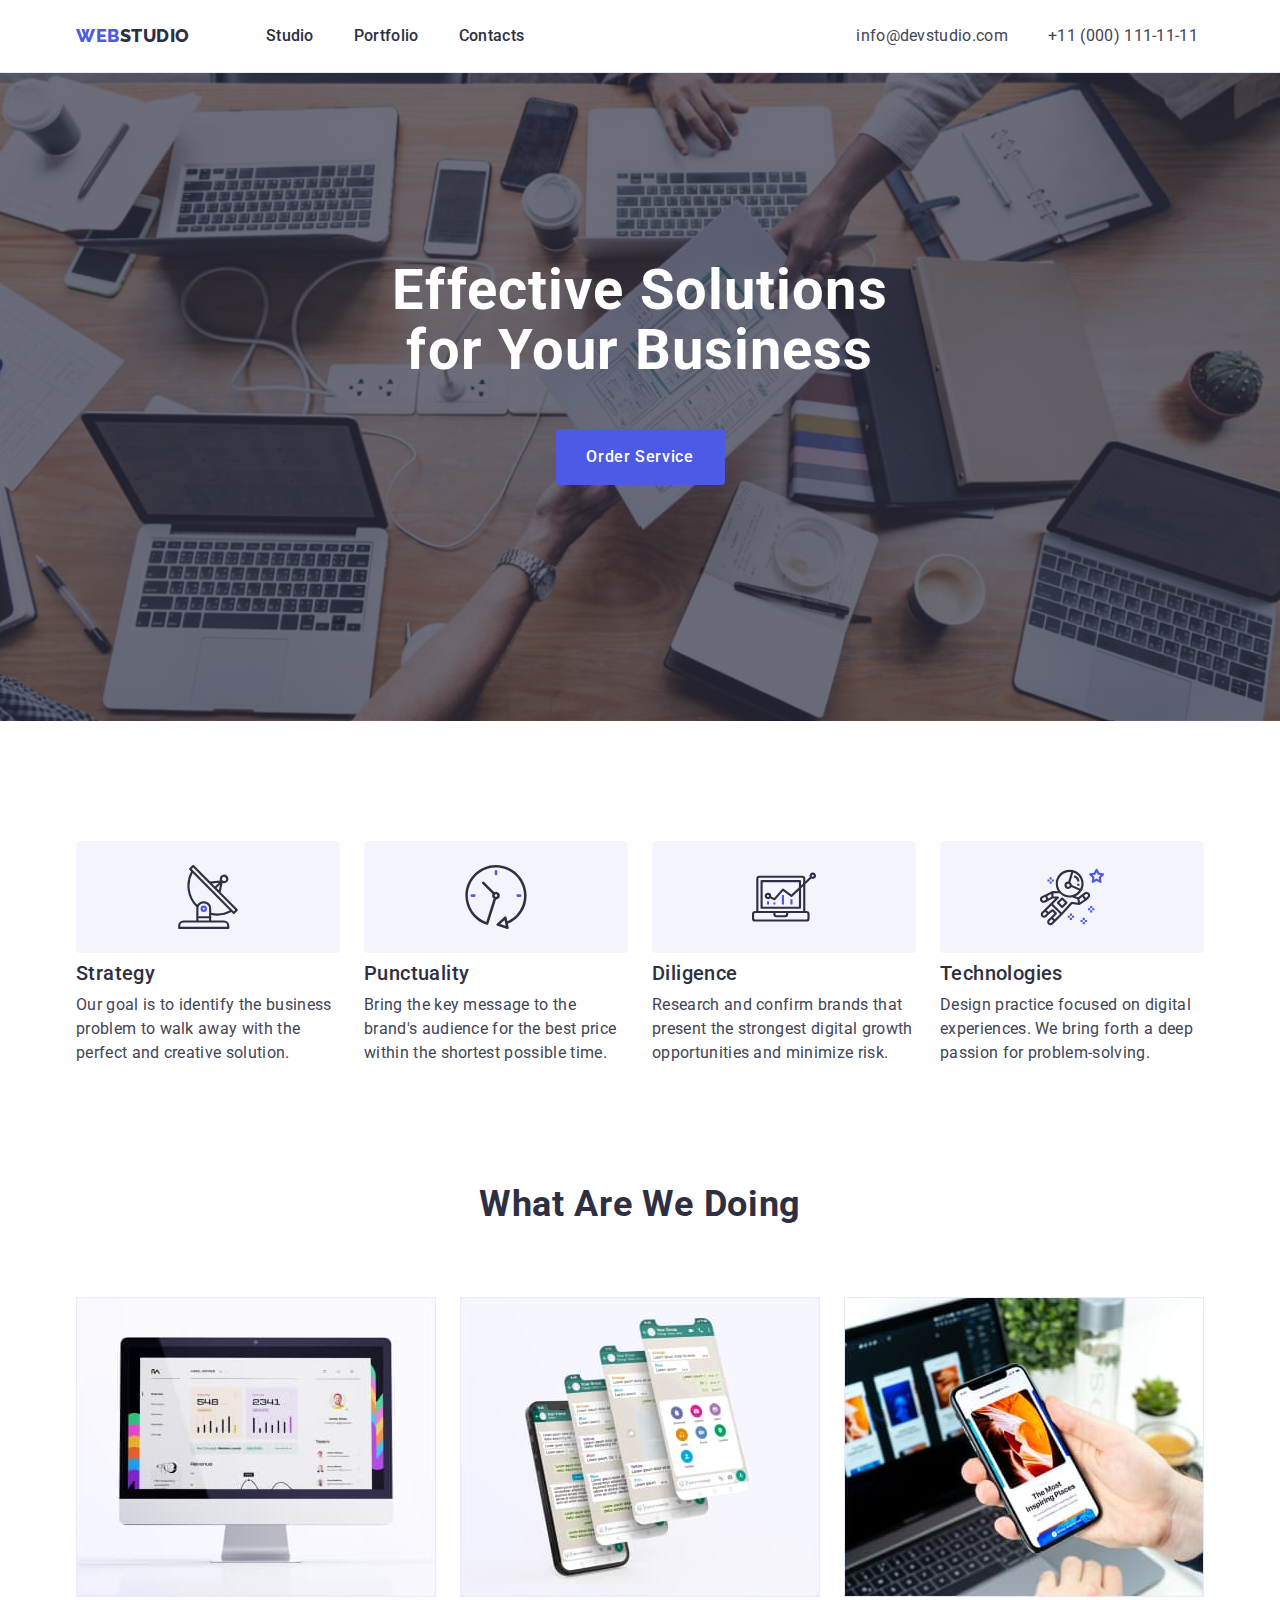
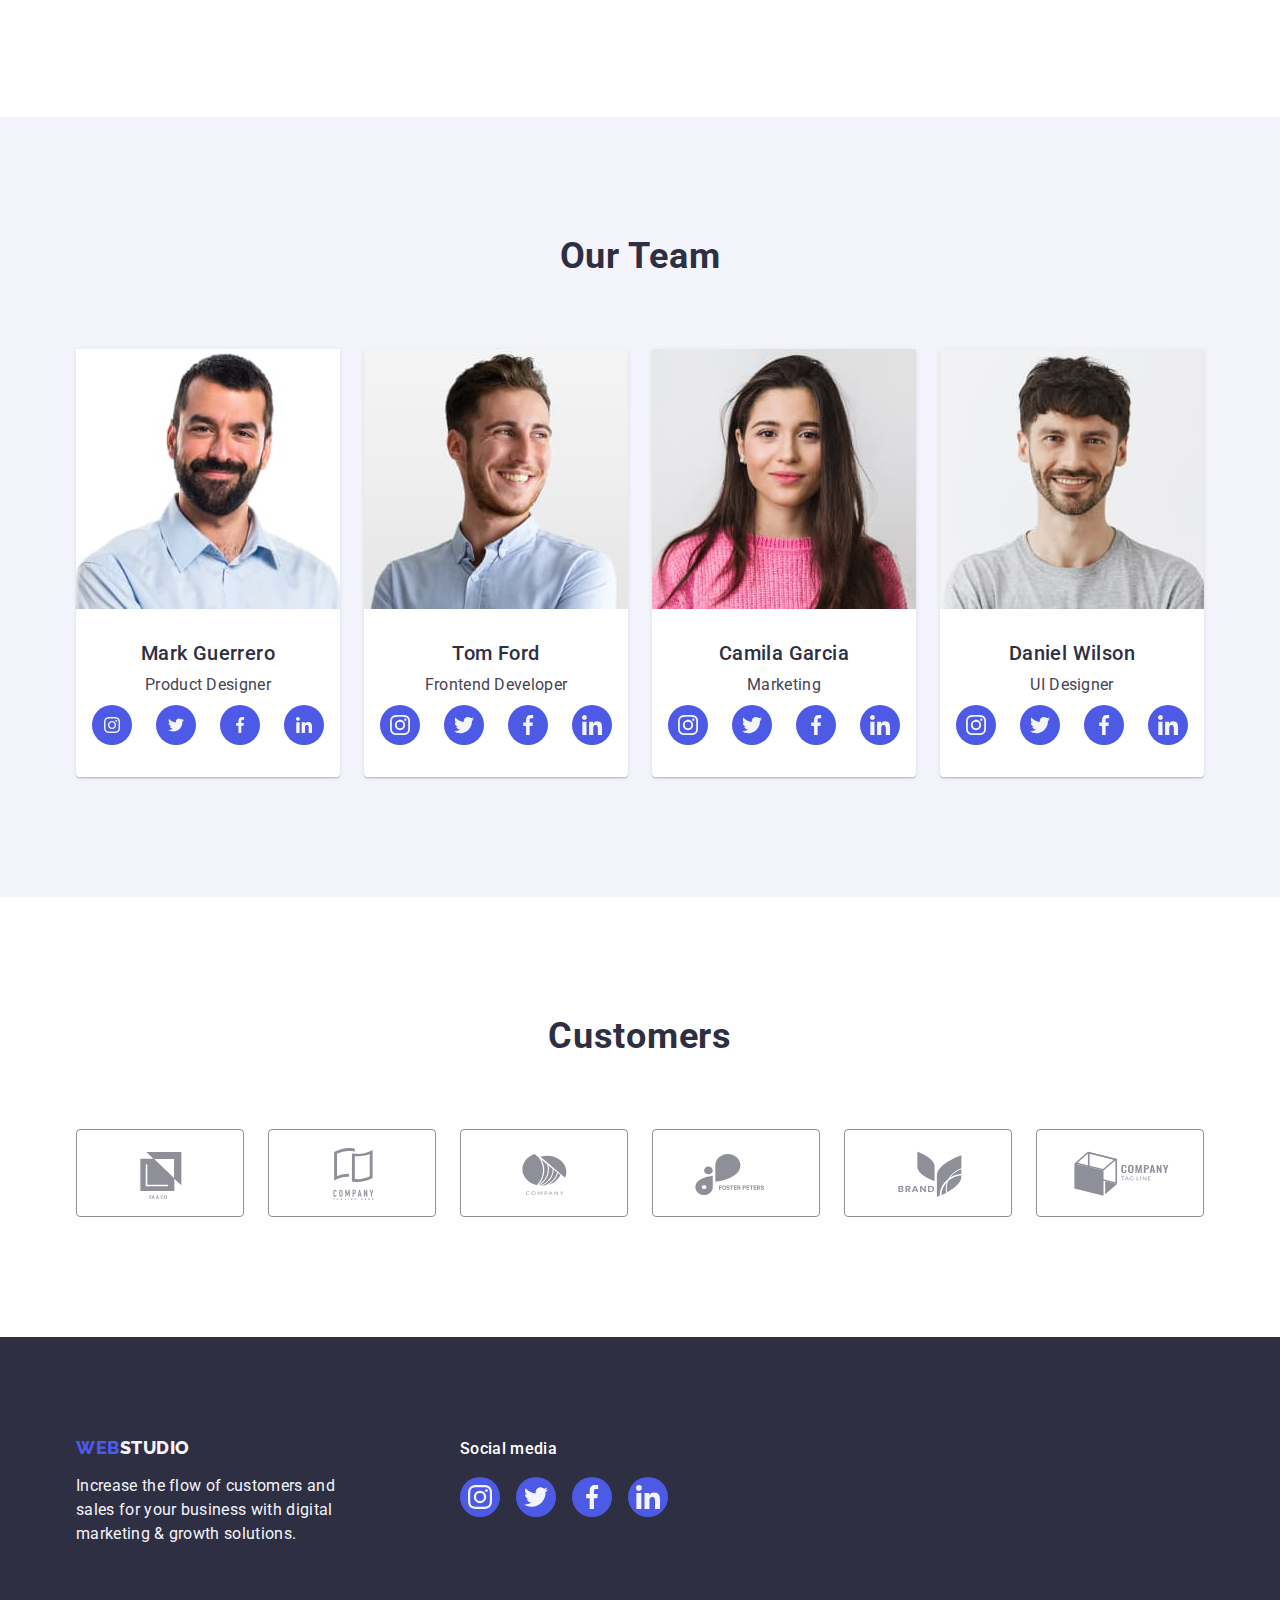
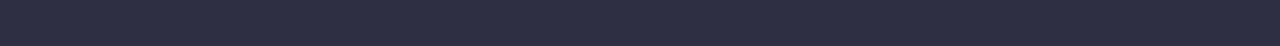
==== index.html @ 57951b9c "finish" ====
<!DOCTYPE html>
<html lang="en">
  <head>
    <meta charset="UTF-8" />
    <meta http-equiv="X-UA-Compatible" content="IE=edge" />
    <meta name="viewport" content="width=device-width, initial-scale=1.0" />
    <title>Webstudio</title>
    <link rel="preconnect" href="https://fonts.googleapis.com" />
    <link rel="preconnect" href="https://fonts.gstatic.com" crossorigin />
    <link
      href="https://fonts.googleapis.com/css2?family=Montserrat:wght@400;700&family=Raleway:wght@800&family=Roboto:wght@400;500;700;900&display=swap"
      rel="stylesheet"/>
    <link
      rel="stylesheet"
      href="https://cdnjs.cloudflare.com/ajax/libs/modern-normalize/2.0.0/modern-normalize.min.css"/>
    <link rel="stylesheet" href="./css/styles.css" />
  </head>
  <body>
    <header class="header">
      <div class="header-all container">
        <nav class="header-nav">
          <a href="./index.html" class="logo link"
            >WEB<span class="logo-studio-header">Studio</span></a>
          <ul class="menu-list list">
            <li>
              <a href="./index.html" class="menu link">Studio</a>
            </li>
            <li>
              <a href="./portfolio.html" class="menu link">Portfolio</a>
            </li>
            <li>
              <a href="" class="menu link">Contacts</a>
            </li>
          </ul>
        </nav>
        <address class="adress">
          <ul class="adress-list list">
            <li>
              <a href="mailto:info@devstudio.com" class="mail-tel link"
                >info@devstudio.com</a
              >
            </li>
            <li>
              <a href="tel:+110001111111" class="mail-tel link"
                >+11 (000) 111-11-11</a
              >
            </li>
          </ul>
        </address>
      </div>
    </header>

    <main>
      <!--Hero-->
      <section class="section-hero section">
        <div class="hero-list container">
          <h1 class="hero">Effective Solutions for Your Business</h1>
          <button type="button" class="button">Order Service</button>
        </div>
      </section>
      <!--Section 1-->
      <section class="section-about-work section">
        <div class="about-work-all container">
          <h2 hidden class="visually-hidden">About work</h2>
          <ul class="about-work-list list">
            <li class="about-work-list-text">
              <div class="about-work-icons-link">
                 <svg class="about-work-icons" width="64" height="64">
                  <use href="./images/icons.svg#antenna"></use>
                </svg>
              </div>
              <h3 class="about-work">Strategy</h3>
              <p class="about-work-text">
                Our goal is to identify the business problem to walk away with
                the perfect and creative solution.
              </p>
            </li>
            <li class="about-work-list-text">
              <div class="about-work-icons-link">
                <svg class="about-work-icons" width="64" height="64">
                  <use href="./images/icons.svg#clock"></use>
                </svg>
              </div>
              <h3 class="about-work">Punctuality</h3>
              <p class="about-work-text">
                Bring the key message to the brand's audience for the best price
                within the shortest possible time.
              </p>
            </li>
            <li class="about-work-list-text">
              <div class="about-work-icons-link">
                <svg class="about-work-icons" width="64" height="64">
                  <use href="./images/icons.svg#diagram"></use>
                </svg>
              </div>
              <h3 class="about-work">Diligence</h3>
              <p class="about-work-text">
                Research and confirm brands that present the strongest digital
                growth opportunities and minimize risk.
              </p>
            </li>
            <li class="about-work-list-text">
              <div class="about-work-icons-link">
                <svg class="about-work-icons" width="64" height="64">
                  <use href="./images/icons.svg#astronaut"></use>
                </svg>
              </div>
              <h3 class="about-work">Technologies</h3>
              <p class="about-work-text">
                Design practice focused on digital experiences. We bring forth a
                deep passion for problem-solving.
              </p>
            </li>
          </ul>
        </div>
      </section>
      <!--Section 2-->
      <section class="section-work section">
        <div class="work-all container">
          <h2 class="work">What are we doing</h2>
          <ul class="work-list list">
            <li class="work-images">
              <img
                src="./images/section2-img-1.jpg"
                alt="computer"
                width="360"/>
            </li>
            <li class="work-images">
              <img src="./images/section2-img-2.jpg" alt="phone" width="360" />
            </li>
            <li class="work-images">
              <img
                src="./images/section2-img-3.jpg"
                alt="computer-and-phone"
                width="360"/>
            </li>
          </ul>
        </div>
      </section>
      <!--Section 3 -->
      <section class="section-team section">
        <div class="team-all container">
          <h2 class="team">Our Team</h2>
          <ul class="team-photo-list list">
            <li class="team-photo">
                <img
                  src="./images/section3-img-1.jpg"
                  alt="Mark"
                  width="264"
                  height="260"/>
                <div class="worker-all">
                  <h3 class="worker-name">Mark Guerrero</h3>
                  <p class="profession">Product Designer</p>
                  <ul class="social-list list">
                    <li class="social-list-iteam">
                      <a href="" class="social-list-link">
                        <svg class="social-list-icons" width="16" height="16">
                          <use href="./images/icons.svg#instagram"></use>
                        </svg>
                      </a>
                    </li>
                    <li class="social-list-iteam">
                      <a href="" class="social-list-link">
                        <svg class="social-list-icons" width="16" height="16">
                          <use href="./images/icons.svg#twitter"></use>
                        </svg>
                      </a>
                    </li>
                    <li class="social-list-iteam">
                      <a href="" class="social-list-link">
                        <svg class="social-list-icons" width="16" height="16">
                          <use href="./images/icons.svg#facebook"></use>
                        </svg>
                      </a>
                    </li>
                    <li class="social-list-iteam">
                      <a href="" class="social-list-link">
                        <svg class="social-list-icons" width="16" height="16">
                          <use href="./images/icons.svg#linkedin"></use>
                        </svg>
                      </a>
                    </li>
                  </ul>
                </div>
              </li>
            
            
              <li class="team-photo">
                <img
                  src="./images/section3-img-2.jpg"
                  alt="Tom"
                  width="264"
                  height="260"/>
                <div class="worker-all">
                  <h3 class="worker-name">Tom Ford</h3>
                  <p class="profession">Frontend Developer</p>
                  <ul class="social-list list">
                    <li class="social-list-iteam">
                      <a href="" class="social-list-link">
                        <svg class="social-list-icons" width="20" height="20">
                          <use href="./images/icons.svg#instagram"></use>
                        </svg>
                      </a>
                    </li>
                    <li class="social-list-iteam">
                      <a href="" class="social-list-link">
                        <svg class="social-list-icons" width="20" height="20">
                          <use href="./images/icons.svg#twitter"></use>
                        </svg>
                      </a>
                    </li>
                    <li class="social-list-iteam">
                      <a href="" class="social-list-link">
                        <svg class="social-list-icons" width="20" height="20">
                          <use href="./images/icons.svg#facebook"></use>
                        </svg>
                      </a>
                    </li>
                    <li class="social-list-iteam">
                      <a href="" class="social-list-link">
                        <svg class="social-list-icons" width="20" height="20">
                          <use href="./images/icons.svg#linkedin"></use>
                        </svg>
                      </a>
                    </li>
                  </ul>
                </div>
              </li>
            
           
              <li class="team-photo">
                <img
                  src="./images/section3-img-3.jpg"
                  alt="Camila"
                  width="264"
                  height="260"/>
                <div class="worker-all">
                  <h3 class="worker-name">Camila Garcia</h3>
                  <p class="profession">Marketing</p>
                  <ul class="social-list list">
                    <li class="social-list-iteam">
                      <a href="" class="social-list-link">
                        <svg class="social-list-icons" width="20" height="20">
                          <use href="./images/icons.svg#instagram"></use>
                        </svg>
                      </a>
                    </li>
                    <li class="social-list-iteam">
                      <a href="" class="social-list-link">
                        <svg class="social-list-icons" width="20" height="20">
                          <use href="./images/icons.svg#twitter"></use>
                        </svg>
                      </a>
                    </li>
                    <li class="social-list-iteam">
                      <a href="" class="social-list-link">
                        <svg class="social-list-icons" width="20" height="20">
                          <use href="./images/icons.svg#facebook"></use>
                        </svg>
                      </a>
                    </li>
                    <li class="social-list-iteam">
                      <a href="" class="social-list-link">
                        <svg class="social-list-icons" width="20" height="20">
                          <use href="./images/icons.svg#linkedin"></use>
                        </svg>
                      </a>
                    </li>
                  </ul>
                </div>
              </li>
           
           
            <li class="team-photo">
              <img
                src="./images/section3-img-4.jpg"
                alt="Daniel"
                width="264"
                height="260"/>
              <div class="worker-all">
                <h3 class="worker-name">Daniel Wilson</h3>
                <p class="profession">UI Designer</p>
                <ul class="social-list list">
                  <li class="social-list-iteam">
                    <a href="" class="social-list-link">
                      <svg class="social-list-icons" width="20" height="20">
                        <use href="./images/icons.svg#instagram"></use>
                      </svg>
                    </a>
                  </li>
                  <li class="social-list-iteam">
                    <a href="" class="social-list-link">
                      <svg class="social-list-icons" width="20" height="20">
                        <use href="./images/icons.svg#twitter"></use>
                      </svg>
                    </a>
                  </li>
                  <li class="social-list-iteam">
                    <a href="" class="social-list-link">
                      <svg class="social-list-icons" width="20" height="20">
                        <use href="./images/icons.svg#facebook"></use>
                      </svg>
                    </a>
                  </li>
                  <li class="social-list-iteam">
                    <a href="" class="social-list-link">
                      <svg class="social-list-icons" width="20" height="20">
                        <use href="./images/icons.svg#linkedin"></use>
                      </svg>
                    </a>
                  </li>
                </ul>
              </div>
            </li>
          </ul>
        </div>
      </section>
      <!--Section 4 -->
      <section class="customers-section">
        <div class="customers container">
          <h2 class="title-customers team">Customers</h2>
          <ul class="customers-list list link">
            <li class="customers-link-all">
              <a href="" class="customers-link">
                <svg class="customers-icons" width="104" height="56">
                  <use href="./images/icons.svg#logo"></use>
                </svg>
              </a>
            </li>
            <li class="customers-link-all">
              <a href="" class="customers-link">
                <svg class="customers-icons" width="104" height="56">
                  <use href="./images/icons.svg#logo-1"></use>
                </svg>
              </a>
            </li>
            <li class="customers-link-all">
              <a href="" class="customers-link">
                <svg class="customers-icons" width="104" height="56">
                  <use href="./images/icons.svg#logo-2"></use>
                </svg>
              </a>
            </li>
            <li class="customers-link-all">
              <a href="" class="customers-link">
                <svg class="customers-icons" width="104" height="56">
                  <use href="./images/icons.svg#logo-3"></use>
                </svg>
              </a>
            </li>
            <li class="customers-link-all">
              <a href="" class="customers-link">
                <svg class="customers-icons" width="104" height="56">
                  <use href="./images/icons.svg#logo-4"></use>
                </svg>
              </a>
            </li>
            <li class="customers-link-all">
              <a href="" class="customers-link">
                <svg class="customers-icons" width="104" height="56">
                  <use href="./images/icons.svg#logo-5"></use>
                </svg>
              </a>
            </li>
          </ul>

        </div>
      </section>
    </main>
           <!--Footer-->
    <footer class="footer">
      <div class="footer-container container">
        <div class="main-footer">
        <a href="./index.html" class="logo-footer link"
          >WEB<span class="logo-studio">Studio</span></a>
        <p class="footer-text">
          Increase the flow of customers and sales for your business with
          digital marketing & growth solutions.
        </p>
      </div>
        <div class="footer-social">
          <p class="footer-paragraf">Social media</p>
          <ul class="social-list-footer list">
          <li class="social-list-iteam">
            <a href="" class="social-list-link-footer">
              <svg class="social-list-icons-footer" width="24" height="24">
                <use href="./images/icons.svg#instagram"></use>
              </svg>
            </a>
          </li>
          <li class="social-list-iteam">
            <a href="" class="social-list-link-footer">
              <svg class="social-list-icons-footer" width="24" height="24">
                <use href="./images/icons.svg#twitter"></use>
              </svg>
            </a>
          </li>
          <li class="social-list-iteam">
            <a href="" class="social-list-link-footer">
              <svg class="social-list-icons-footer" width="24" height="24">
                <use href="./images/icons.svg#facebook"></use>
              </svg>
            </a>
          </li>
          <li class="social-list-iteam">
            <a href="" class="social-list-link-footer">
              <svg class="social-list-icons-footer" width="24" height="24">
                <use href="./images/icons.svg#linkedin"></use>
              </svg>
            </a>
          </li>
        </ul>
      </div> 
     </div>
    </footer>
  </body>
</html>
---- css/styles.css ----
* {
    box-sizing: border-box;
}

body {
    font-family: 'Roboto', sans-serif;
    font-weight: 500;
    font-size: 16px;
    color: var(--paragraph-color);
    background-color: var(--text-color);
}

:root {
    --title-color: #404BBF;
    --text-color: #FFFFFF;
    --btn-color: #4d5ae5;
    --services-color: #2e2f42;
    --paragraph-color: #434455;
    --white-filler-color: #F4F4FD;
    --button-portfolio: #e7e9fc;
    --green-color:#31D0AA;
    --light-slate-color: #8E8F99;
}

p,
h1,
h2,
h3,
h4,
h5,
h6 {
    margin: 0;
}

ul,
ol {
    margin: 0;
    padding: 0;
}

.container {
    width: 1158px;
    padding: 0 15px;
    margin: 0 auto;
}

img {
    display: block;
}

.list {
    list-style: none;
}

.link {
    text-decoration: none;
}

.header {
    background-color: var(--text-color);
    margin: 0;
    border-bottom: 1px solid var(--button-portfolio);
    padding: 24px 0;
    box-shadow: 0px 2px 1px rgba(46, 47, 66, 0.08), 0px 1px 1px rgba(46, 47, 66, 0.16), 0px 1px 6px rgba(46, 47, 66, 0.08);
}

.header-all {
    display: flex;
}

.header-nav {
    display: flex;
    align-items: center;
}

.logo {
    font-family: 'Raleway', sans-serif;
    font-style: normal;
    font-weight: 800;
    font-size: 18px;
    line-height: 1.17;
    letter-spacing: 0.03em;
    text-transform: uppercase;
    color: var(--btn-color);
    margin-right: 76px;

}

.logo-studio-header {
    color: var(--services-color);
}

.logo-studio {
    color: var(--white-filler-color);
}

.menu-list {
    display: flex;
    gap: 40px;
}

.menu {
    font-weight: 500;
    font-size: 16px;
    line-height: 1.5;
    letter-spacing: 0.02em;
    color: var(--services-color);
     padding: 24px 0;
}

.adress-list {
    display: flex;
    gap: 40px;
}

.adress {
    font-style: normal;
    font-weight: 400;
    font-size: 16px;
    line-height: 1.5;
    letter-spacing: 0.02em;
    color: var(--paragraph-color);
    margin-left: 332px;
    
}

.mail-tel {
    color: var(--paragraph-color);
}

.menu:hover,
.menu:focus {
    color: var(--title-color);
}

.mail-tel:hover,
.mail-tel:focus {
    color: var(--title-color);
}

.section-hero {
    background-color: var(--services-color);
    padding: 188px 0;
    background-image: linear-gradient(rgba(46, 47, 66, 0.7), rgba(46, 47, 66, 0.7)), url("../images/people.jpg"); 
    background-repeat: no-repeat;
    background-position: center;
    background-size: cover;
    max-width: 1440px;
    margin: 0 auto;
}

.hero-list {
    display: flex;
    flex-direction: column;
    justify-content: center;
}

.hero {
    font-weight: 700;
    font-size: 56px;
    line-height: 1.07;
    text-align: center;
    letter-spacing: 0.02em;
    color: var(--text-color);
    max-width: 496px;
    margin: 0 auto;
    display: flex;
    flex-direction: column;
    justify-content: center;
}


.button {
    font-family: 'Roboto', sans-serif;
    font-style: normal;
    font-weight: 500;
    font-size: 16px;
    line-height: 1.5;
    display: flex;
    align-items: center;
    letter-spacing: 0.04em;
    color: var(--text-color);
    cursor: pointer;
    background-color: var(--btn-color);
    display: block;
    min-width: 169px;
    height: 56px;
    border: none;
    border-radius: 4px;
    gap: 10px;
    margin-top: 48px;
    margin: 48px auto;
}

.button:hover,
.button:focus {
    background-color: var(--title-color);
}

.visually-hidden {
    position: absolute;
    width: 1px;
    height: 1px;
    margin: -1px;
    border: 0;
    padding: 0;
    white-space: nowrap;
    clip-path: inset(100%);
    clip: rect(0 0 0 0);
    overflow: hidden;
}

.section-about-work {
    background-color: var(--text-color);
    padding: 120px 0;

}

.about-work-list {
    display: flex;
    gap: 24px;
}

.about-work-list-text {
    width: calc((100% - 72px) / 4);
}

.about-work {
    font-weight: 500;
    font-size: 20px;
    line-height: 1.2;
    letter-spacing: 0.02em;
    color: var(--services-color);
    margin-bottom: 8px;
}

.about-work-text {
    font-weight: 400;
    font-size: 16px;
    line-height: 1.5;
    letter-spacing: 0.02em;
    color: var(--paragraph-color);
}
.about-work-icons-link{
    display: flex;
    justify-content: center;
    align-items: center;
    height: 112px;
    background-color: var(--white-filler-color);
    margin-bottom: 8px;
    border-radius: 4px;
}

.section-work {
    background-color: var(--text-color);
    padding-bottom: 120px;

}

.work-all {
    display: flex;
    flex-direction: column;
    justify-content: center;
}

.work {
    font-weight: 700;
    font-size: 36px;
    line-height: 1.11;
    text-align: center;
    letter-spacing: 0.02em;
    text-transform: capitalize;
    color: var(--services-color);
    margin-bottom: 72px;
}

.work-list {
    display: flex;
    gap: 24px;
}

.work-images {
    width: calc((100% - 48px) / 3);
}

.section-team {
    background-color: var(--white-filler-color);
    padding: 120px 0;
}

.team-all {
    display: flex;
    flex-direction: column;
    justify-content: center;
}

.team-photo-list {
    display: flex;
    gap: 24px;
}

.team-photo {
    background-color: var(--text-color);
    width: calc((100% - 72px) / 4);
    border-radius: 0px 0px 4px 4px;
    box-shadow:  0px 1px 6px rgba(46, 47, 66, 0.08), 0px 1px 1px rgba(46, 47, 66, 0.16), 0px 2px 1px rgba(46, 47, 66, 0.08);
}

.team {
    font-weight: 700;
    font-size: 36px;
    line-height: 1.11;
    letter-spacing: 0.02em;
    text-align: center;
    text-transform: capitalize;
    color: var(--services-color);
    margin-bottom: 72px;
    text-align: center;
}

.worker-name {
    font-weight: 500;
    font-size: 20px;
    line-height: 1.2;
    letter-spacing: 0.02em;
    color: var(--services-color);
    text-align: center;
    margin-bottom: 8px;
}

.profession {
    font-weight: 400;
    font-size: 16px;
    line-height: 1.5;
    letter-spacing: 0.02em;
    color: var(--paragraph-color);
    text-align: center;
}

.worker-all {
    padding: 32px 0px;
}
.social-list{
    display: flex;
    justify-content: center;
    gap: 24px;
    margin-top: 8px;
}
.social-list-link{
    display: flex;
    justify-content: center;
    align-items: center;
    width: 40px;
    height: 40px;
    border-radius: 50%;
    background-color: var(--btn-color);
}
.social-list-link:hover,
.social-list-link:focus{
    background-color: var(--title-color);
}
.social-list-icons{
    fill: var(--white-filler-color);
}
.footer {
    display: flex;
    background-color: var(--services-color);
    padding: 100px 0;
    
}
.footer-container{
    display: flex;
    align-items: baseline;
}

.logo-footer {
    font-family: 'Raleway', sans-serif;
    font-style: normal;
    font-weight: 800;
    font-size: 18px;
    line-height: 1.17;
    letter-spacing: 0.03em;
    text-transform: uppercase;
    color: var(--btn-color);
    margin-right: 76px;
    display: inline-block;
    margin-bottom: 16px;
}

.footer-text {
    font-weight: 400;
    font-size: 16px;
    line-height: 1.5;
    letter-spacing: 0.02em;
    color: var(--white-filler-color);
    max-width: 264px;
}
.footer-paragraf{
    font-weight: 500;
    font-size: 16px;
    line-height: 1.5;
    letter-spacing: 0.02em;
    color: var(--text-color);
    margin-bottom: 16px;
}

.footer-social{
    display: block;
    max-width: 208px;
    max-height: 80px;
}
.social-list-footer{
    display: flex;
    justify-content: center;
    gap: 16px;
    margin-top: 16px;
}
.social-list-link-footer{
    display: flex;
    justify-content: center;
    align-items: center;
    width: 40px;
    height: 40px;
    border-radius: 50%;
    background-color: var(--btn-color);
}
.social-list-link-footer:hover,
.social-list-link-footer:focus{
    background-color: var(--green-color);
}
.social-list-icons-footer{
    fill: var(--white-filler-color);
}
.main-footer{
    display: block;
    max-width:264px ;
    max-height: 112px;
    margin-right: 120px;
}
.portfolio {
    padding: 96px 0 120px;
}

.portfolio-all {
    display: flex;
    flex-direction: column;
}

.portfolio-list {
    display: flex;
    justify-content: center;
    gap: 24px;
    margin-bottom: 72px;
}

.button-all {
    font-family: "Roboto", sans-serif;
    font-size: 16px;
    line-height: 1.5;
    letter-spacing: 0.04em;
    color: var(--btn-color);
    cursor: pointer;
    font-weight: 500;
    background-color: var(--white-filler-color);
    padding: 12px 24px;
    border: 1px solid var(--button-portfolio);
    border-radius: 4px;
}

.button-all:hover,
.button-all:focus {
    color: var(--text-color);
    background-color: var(--title-color);
    border: 1px solid transparent;
    box-shadow: 0px 3px 1px rgba(0, 0, 0, 0.1), 0px 2px 1px rgba(0, 0, 0, 0.08), 0px 2px 2px rgba(0, 0, 0, 0.12);
}
.portfolio-images-list {
    display: flex;
    flex-wrap: wrap;
    column-gap: 24px;
    row-gap: 48px;
}
.images-link-portfolio{
    display: block;
}
.images-link-portfolio:hover,
.images-link-portfolio:focus{
    box-shadow: 0px 1px 6px rgba(46, 47, 66, 0.08), 0px 1px 1px rgba(46, 47, 66, 0.16), 0px 2px 1px rgba(46, 47, 66, 0.08); 

}
.images-portfolio {
    width: calc((100% - 48px) / 3);
}
.services-all {
    padding: 32px 16px;
    border: 1px solid var(--button-portfolio);
    border-top: none;
}
.services {
    font-weight: 500;
    font-size: 20px;
    line-height: 1.2;
    letter-spacing: 0.02em;
    color: var(--services-color);
    margin-bottom: 8px;
}

.services-text {
    font-weight: 400;
    font-size: 16px;
    line-height: 1.5;
    letter-spacing: 0.02em;
    color: var(--paragraph-color);
}
.customers-section{
    padding: 120px 0;
    background-color: var(--text-color);
}
.customers-list{
    display: flex;
    gap: 24px;
}
.customers-link-all{
    width: calc((100% - 120px) / 6);
    height: 88px;
    background-color: var(--text-color);  
}
.customers-link{
    display: flex;
    justify-content: center;
    align-items: center;
    width: 100%;
    height: 100%;
    border: 1px solid var(--light-slate-color); 
    border-radius: 4px;
    color: var(--light-slate-color);
}
.customers-icons{
    fill: currentColor;
    
}
.customers-icons:focus,
.customers-icons:hover{
    fill: var(--title-color);
}
.customers-link:hover,
.customers-link:focus{
    border: 1px solid var(--title-color);
    color: var(--title-color);

}

.title-customers{
    margin-bottom: 72px;
}
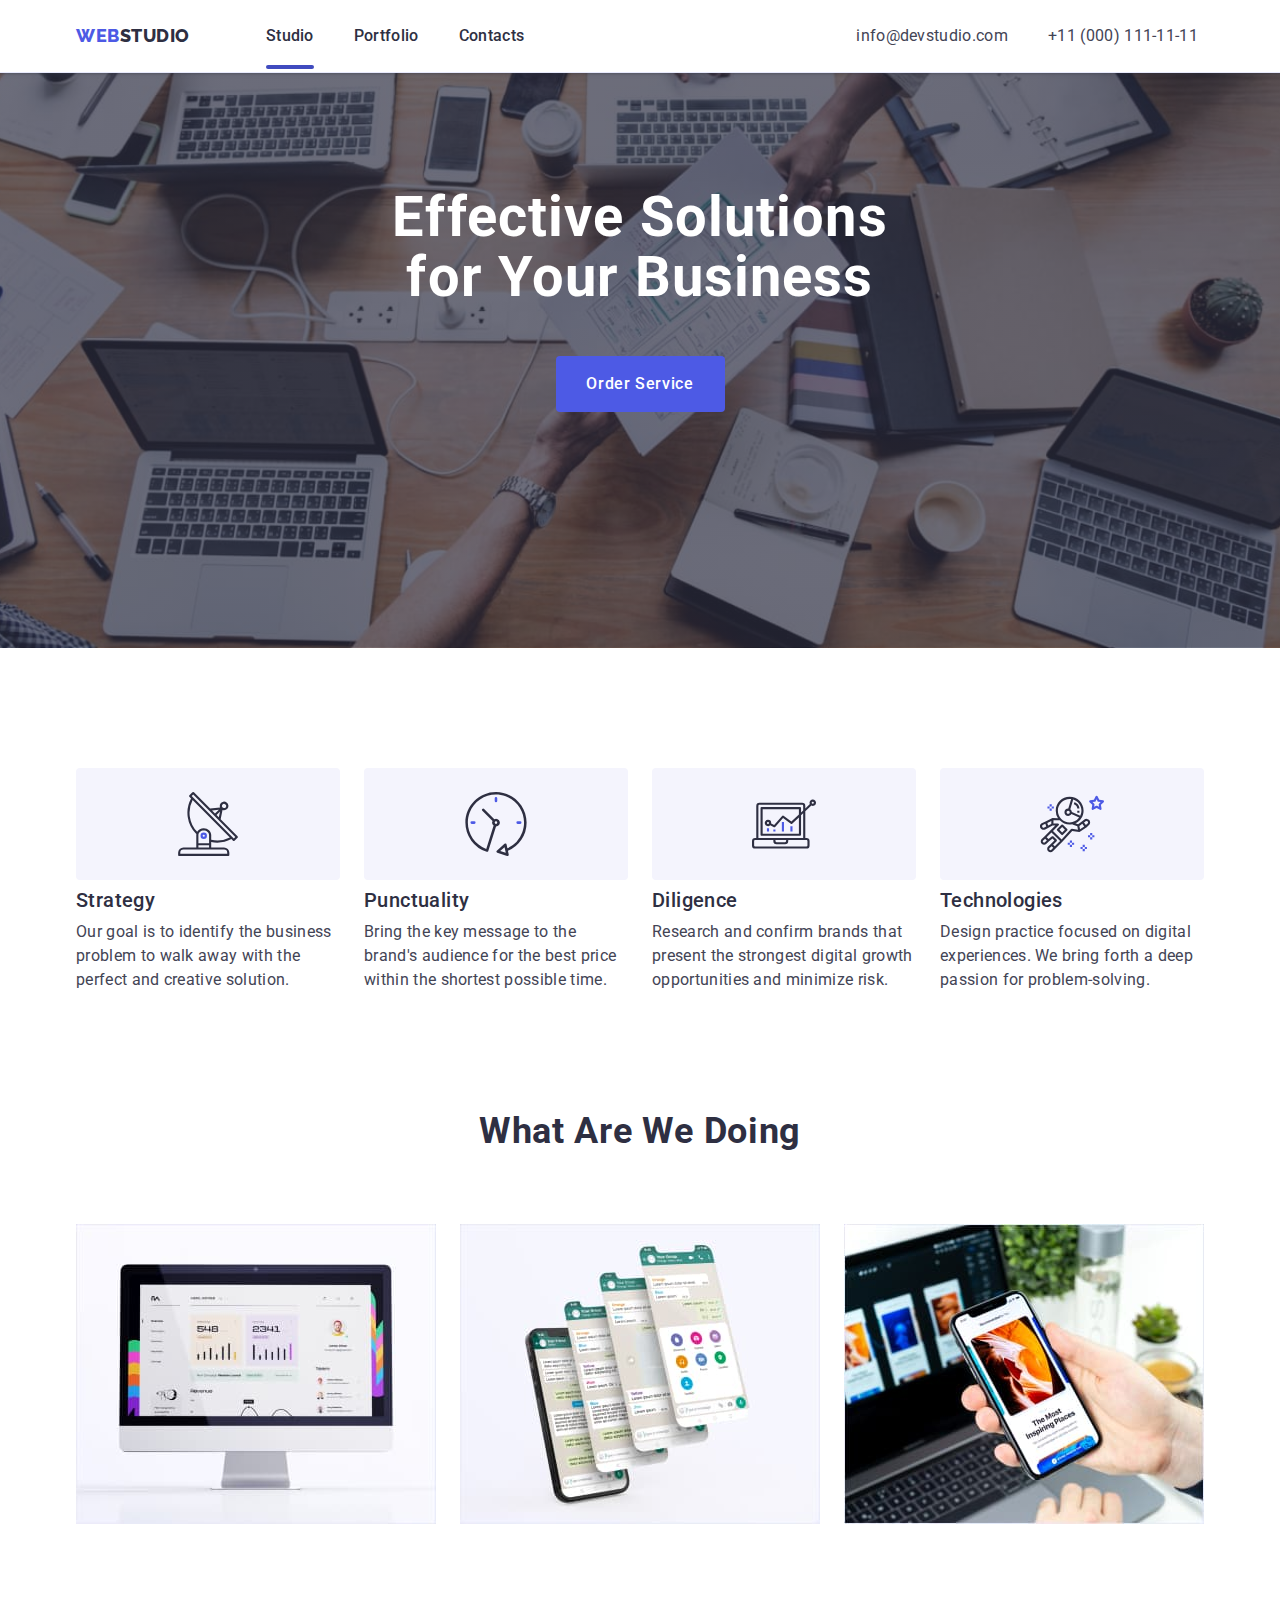
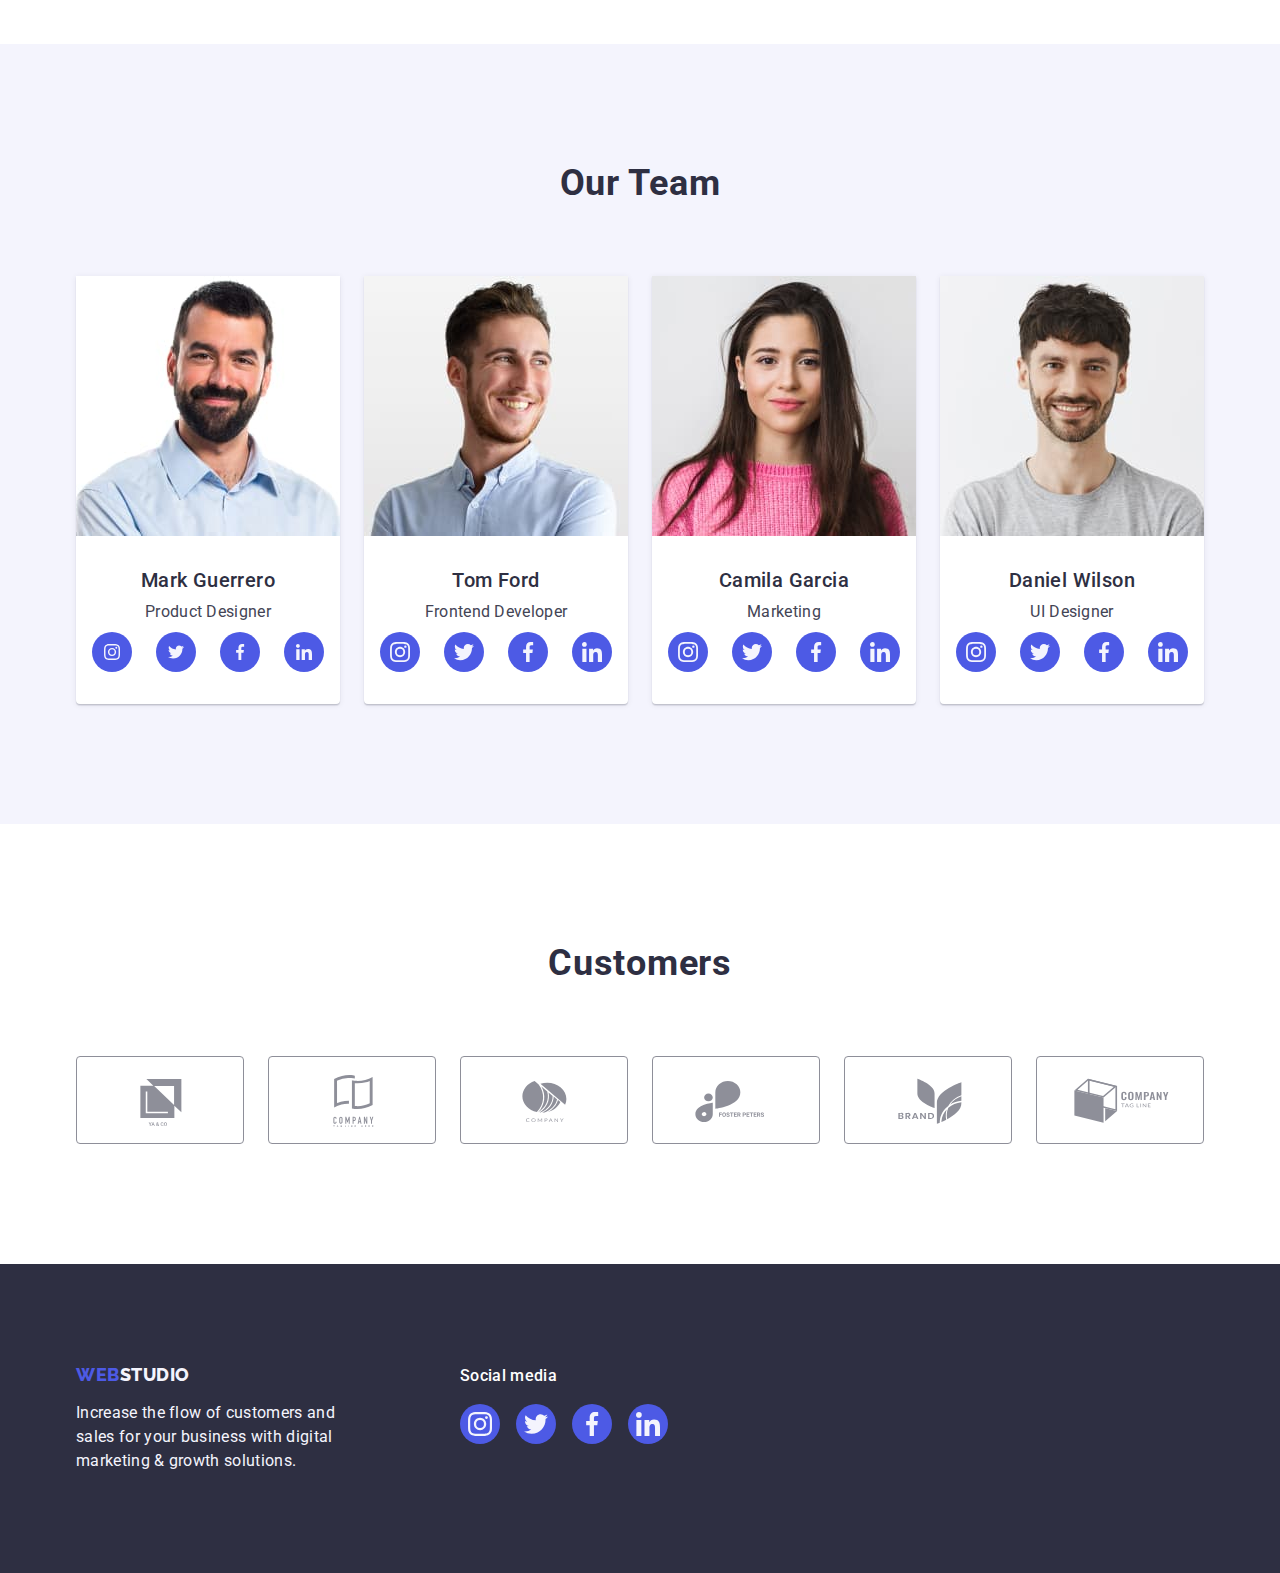
==== commit b1500603: "finish" ====
--- a/index.html
+++ b/index.html
@@ -23,7 +23,7 @@
             >WEB<span class="logo-studio-header">Studio</span></a>
           <ul class="menu-list list">
             <li>
-              <a href="./index.html" class="menu link">Studio</a>
+              <a href="./index.html" class="menu menu-linea link">Studio</a>
             </li>
             <li>
               <a href="./portfolio.html" class="menu link">Portfolio</a>
@@ -55,7 +55,7 @@
       <section class="section-hero section">
         <div class="hero-list container">
           <h1 class="hero">Effective Solutions for Your Business</h1>
-          <button type="button" class="button">Order Service</button>
+          <button type="button" class="button" data-modal-open>Order Service</button>
         </div>
       </section>
       <!--Section 1-->
@@ -413,5 +413,16 @@
       </div> 
      </div>
     </footer>
+    <div class="backdrop is-hidden" data-modal>
+      <div class="modal">
+        <button type="button" class="modal-close-btn" data-modal-close>
+          <svg class="modal-close-btn-icon" width="8" height="8">
+            <use href="./images/icons.svg#close">
+            </use>
+          </svg>
+        </button>
+      </div>
+    </div>
+    <script src="./js/modal.js"></script>
   </body>
 </html>
--- a/css/styles.css
+++ b/css/styles.css
@@ -1,7 +1,6 @@
 * {
     box-sizing: border-box;
 }
-
 body {
     font-family: 'Roboto', sans-serif;
     font-weight: 500;
@@ -9,7 +8,6 @@
     color: var(--paragraph-color);
     background-color: var(--text-color);
 }
-
 :root {
     --title-color: #404BBF;
     --text-color: #FFFFFF;
@@ -20,8 +18,9 @@
     --button-portfolio: #e7e9fc;
     --green-color:#31D0AA;
     --light-slate-color: #8E8F99;
-}
-
+    --modal-background-color:#FCFCFC;
+    --transition-duration-and-func:250ms cubic-bezier(0.4, 0, 0.2, 1);
+}
 p,
 h1,
 h2,
@@ -31,48 +30,44 @@
 h6 {
     margin: 0;
 }
-
 ul,
 ol {
     margin: 0;
     padding: 0;
 }
-
 .container {
     width: 1158px;
     padding: 0 15px;
     margin: 0 auto;
 }
-
 img {
     display: block;
 }
-
 .list {
     list-style: none;
 }
-
 .link {
     text-decoration: none;
 }
-
+/* Header*/
 .header {
+    position: absolute;
+    width: 100%;
+    top: 0;
+    left: 0;
     background-color: var(--text-color);
     margin: 0;
     border-bottom: 1px solid var(--button-portfolio);
     padding: 24px 0;
     box-shadow: 0px 2px 1px rgba(46, 47, 66, 0.08), 0px 1px 1px rgba(46, 47, 66, 0.16), 0px 1px 6px rgba(46, 47, 66, 0.08);
 }
-
 .header-all {
     display: flex;
 }
-
 .header-nav {
     display: flex;
     align-items: center;
 }
-
 .logo {
     font-family: 'Raleway', sans-serif;
     font-style: normal;
@@ -83,36 +78,43 @@
     text-transform: uppercase;
     color: var(--btn-color);
     margin-right: 76px;
-
-}
-
+}
 .logo-studio-header {
     color: var(--services-color);
 }
-
 .logo-studio {
     color: var(--white-filler-color);
 }
-
 .menu-list {
     display: flex;
     gap: 40px;
 }
-
 .menu {
+    position: relative;
     font-weight: 500;
     font-size: 16px;
     line-height: 1.5;
     letter-spacing: 0.02em;
     color: var(--services-color);
-     padding: 24px 0;
-}
-
+    padding: 24px 0;
+    transition: color var(--transition-duration-and-func);
+}
+.menu-linea::after{
+  content: "";
+  width: 100%;
+  height: 4px;
+  position: absolute;
+  left: 0;
+  bottom: 0;
+  display: block;
+  background-color: var(--title-color);
+  border-radius: 2px;
+  margin-top: 24px;
+}
 .adress-list {
     display: flex;
     gap: 40px;
 }
-
 .adress {
     font-style: normal;
     font-weight: 400;
@@ -120,24 +122,21 @@
     line-height: 1.5;
     letter-spacing: 0.02em;
     color: var(--paragraph-color);
-    margin-left: 332px;
-    
-}
-
+    margin-left: 332px;    
+}
 .mail-tel {
     color: var(--paragraph-color);
-}
-
+    transition: color var(--transition-duration-and-func);
+}
 .menu:hover,
 .menu:focus {
     color: var(--title-color);
 }
-
 .mail-tel:hover,
 .mail-tel:focus {
     color: var(--title-color);
 }
-
+/* Hero*/
 .section-hero {
     background-color: var(--services-color);
     padding: 188px 0;
@@ -148,13 +147,11 @@
     max-width: 1440px;
     margin: 0 auto;
 }
-
 .hero-list {
     display: flex;
     flex-direction: column;
     justify-content: center;
 }
-
 .hero {
     font-weight: 700;
     font-size: 56px;
@@ -168,8 +165,6 @@
     flex-direction: column;
     justify-content: center;
 }
-
-
 .button {
     font-family: 'Roboto', sans-serif;
     font-style: normal;
@@ -190,13 +185,13 @@
     gap: 10px;
     margin-top: 48px;
     margin: 48px auto;
-}
-
+    transition: background-color var(--transition-duration-and-func);
+}
 .button:hover,
 .button:focus {
     background-color: var(--title-color);
 }
-
+/*Section 1*/
 .visually-hidden {
     position: absolute;
     width: 1px;
@@ -209,22 +204,17 @@
     clip: rect(0 0 0 0);
     overflow: hidden;
 }
-
 .section-about-work {
     background-color: var(--text-color);
     padding: 120px 0;
-
-}
-
+}
 .about-work-list {
     display: flex;
     gap: 24px;
 }
-
 .about-work-list-text {
     width: calc((100% - 72px) / 4);
 }
-
 .about-work {
     font-weight: 500;
     font-size: 20px;
@@ -233,7 +223,6 @@
     color: var(--services-color);
     margin-bottom: 8px;
 }
-
 .about-work-text {
     font-weight: 400;
     font-size: 16px;
@@ -250,19 +239,16 @@
     margin-bottom: 8px;
     border-radius: 4px;
 }
-
+/* Section 2*/
 .section-work {
     background-color: var(--text-color);
     padding-bottom: 120px;
-
-}
-
+}
 .work-all {
     display: flex;
     flex-direction: column;
     justify-content: center;
 }
-
 .work {
     font-weight: 700;
     font-size: 36px;
@@ -273,27 +259,23 @@
     color: var(--services-color);
     margin-bottom: 72px;
 }
-
 .work-list {
     display: flex;
     gap: 24px;
 }
-
 .work-images {
     width: calc((100% - 48px) / 3);
 }
-
+/* Section 3*/
 .section-team {
     background-color: var(--white-filler-color);
     padding: 120px 0;
 }
-
 .team-all {
     display: flex;
     flex-direction: column;
     justify-content: center;
 }
-
 .team-photo-list {
     display: flex;
     gap: 24px;
@@ -305,7 +287,6 @@
     border-radius: 0px 0px 4px 4px;
     box-shadow:  0px 1px 6px rgba(46, 47, 66, 0.08), 0px 1px 1px rgba(46, 47, 66, 0.16), 0px 2px 1px rgba(46, 47, 66, 0.08);
 }
-
 .team {
     font-weight: 700;
     font-size: 36px;
@@ -317,7 +298,6 @@
     margin-bottom: 72px;
     text-align: center;
 }
-
 .worker-name {
     font-weight: 500;
     font-size: 20px;
@@ -327,7 +307,6 @@
     text-align: center;
     margin-bottom: 8px;
 }
-
 .profession {
     font-weight: 400;
     font-size: 16px;
@@ -336,7 +315,6 @@
     color: var(--paragraph-color);
     text-align: center;
 }
-
 .worker-all {
     padding: 32px 0px;
 }
@@ -354,6 +332,7 @@
     height: 40px;
     border-radius: 50%;
     background-color: var(--btn-color);
+    transition: background-color var(--transition-duration-and-func); 
 }
 .social-list-link:hover,
 .social-list-link:focus{
@@ -362,17 +341,57 @@
 .social-list-icons{
     fill: var(--white-filler-color);
 }
+/*Section 4*/
+.customers-section{
+    padding: 120px 0;
+    background-color: var(--text-color);
+}
+.customers-list{
+    display: flex;
+    gap: 24px;
+}
+.customers-link-all{
+    width: calc((100% - 120px) / 6);
+    height: 88px;
+    background-color: var(--text-color);  
+}
+.customers-link{
+    display: flex;
+    justify-content: center;
+    align-items: center;
+    width: 100%;
+    height: 100%;
+    border: 1px solid var(--light-slate-color); 
+    border-radius: 4px;
+    color: var(--light-slate-color);
+    transition: border var(--transition-duration-and-func), color var(--transition-duration-and-func);
+}
+.customers-icons{
+    fill: currentColor;
+    transition: fill var(--transition-duration-and-func);  
+}
+.customers-icons:focus,
+.customers-icons:hover{
+    fill: var(--title-color);
+}
+.customers-link:hover,
+.customers-link:focus{
+    border: 1px solid var(--title-color);
+    color: var(--title-color);
+}
+.title-customers{
+    margin-bottom: 72px;
+}
+/*Footer*/
 .footer {
     display: flex;
     background-color: var(--services-color);
-    padding: 100px 0;
-    
+    padding: 100px 0;   
 }
 .footer-container{
     display: flex;
     align-items: baseline;
 }
-
 .logo-footer {
     font-family: 'Raleway', sans-serif;
     font-style: normal;
@@ -386,7 +405,6 @@
     display: inline-block;
     margin-bottom: 16px;
 }
-
 .footer-text {
     font-weight: 400;
     font-size: 16px;
@@ -403,7 +421,6 @@
     color: var(--text-color);
     margin-bottom: 16px;
 }
-
 .footer-social{
     display: block;
     max-width: 208px;
@@ -423,6 +440,7 @@
     height: 40px;
     border-radius: 50%;
     background-color: var(--btn-color);
+    transition: background-color var(--transition-duration-and-func);
 }
 .social-list-link-footer:hover,
 .social-list-link-footer:focus{
@@ -437,22 +455,21 @@
     max-height: 112px;
     margin-right: 120px;
 }
+/*Portfolio*/
 .portfolio {
     padding: 96px 0 120px;
 }
-
 .portfolio-all {
     display: flex;
     flex-direction: column;
 }
-
 .portfolio-list {
     display: flex;
     justify-content: center;
     gap: 24px;
     margin-bottom: 72px;
 }
-
+/*Portfolio buttons*/
 .button-all {
     font-family: "Roboto", sans-serif;
     font-size: 16px;
@@ -465,8 +482,8 @@
     padding: 12px 24px;
     border: 1px solid var(--button-portfolio);
     border-radius: 4px;
-}
-
+    transition: color var(--transition-duration-and-func), background-color var(--transition-duration-and-func), border var(--transition-duration-and-func), box-shadow var(--transition-duration-and-func);
+}
 .button-all:hover,
 .button-all:focus {
     color: var(--text-color);
@@ -474,6 +491,7 @@
     border: 1px solid transparent;
     box-shadow: 0px 3px 1px rgba(0, 0, 0, 0.1), 0px 2px 1px rgba(0, 0, 0, 0.08), 0px 2px 2px rgba(0, 0, 0, 0.12);
 }
+/*Portfolio images*/
 .portfolio-images-list {
     display: flex;
     flex-wrap: wrap;
@@ -482,11 +500,15 @@
 }
 .images-link-portfolio{
     display: block;
+    transition: box-shadow var(--transition-duration-and-func);
 }
 .images-link-portfolio:hover,
 .images-link-portfolio:focus{
     box-shadow: 0px 1px 6px rgba(46, 47, 66, 0.08), 0px 1px 1px rgba(46, 47, 66, 0.16), 0px 2px 1px rgba(46, 47, 66, 0.08); 
-
+}
+.images-link-portfolio:hover .overlay,
+.images-link-portfolio:focus .overlay{
+    transform: translate(0, 0);
 }
 .images-portfolio {
     width: calc((100% - 48px) / 3);
@@ -504,7 +526,6 @@
     color: var(--services-color);
     margin-bottom: 8px;
 }
-
 .services-text {
     font-weight: 400;
     font-size: 16px;
@@ -512,44 +533,74 @@
     letter-spacing: 0.02em;
     color: var(--paragraph-color);
 }
-.customers-section{
-    padding: 120px 0;
-    background-color: var(--text-color);
-}
-.customers-list{
-    display: flex;
-    gap: 24px;
-}
-.customers-link-all{
-    width: calc((100% - 120px) / 6);
-    height: 88px;
-    background-color: var(--text-color);  
-}
-.customers-link{
-    display: flex;
-    justify-content: center;
-    align-items: center;
+.images-wraper{
+    position: relative;
+    overflow: hidden;
+}
+.overlay{
+    position: absolute;
+    left: 0;
+    top: 0;
     width: 100%;
     height: 100%;
-    border: 1px solid var(--light-slate-color); 
-    border-radius: 4px;
-    color: var(--light-slate-color);
-}
-.customers-icons{
-    fill: currentColor;
-    
-}
-.customers-icons:focus,
-.customers-icons:hover{
-    fill: var(--title-color);
-}
-.customers-link:hover,
-.customers-link:focus{
-    border: 1px solid var(--title-color);
-    color: var(--title-color);
-
-}
-
-.title-customers{
-    margin-bottom: 72px;
-}
+    overflow: auto;
+    background-color: var(--btn-color);
+    font-size: 16px;
+    color: var(--white-filler-color);
+    padding: 40px 32px 164px 32px;
+    transform: translate(0, 100%);
+    transition: transform var(--transition-duration-and-func);
+}
+/* Modal */
+.backdrop{
+    position: fixed;
+    top: 0;
+    left: 0;
+    z-index: 100;
+    width: 100%;
+    height: 100%;
+    background-color: rgba(46, 47, 66, 0.4);
+    transition: opacity var(--transition-duration-and-func), visibility var(--transition-duration-and-func);
+}
+.backdrop.is-hidden{
+    opacity: 0;
+    visibility: hidden;
+    pointer-events: none;
+}
+.modal{
+    position: absolute;
+    top: 50%;
+    left: 50%;
+    transform: translate(-50%, -50%);
+    width: 408px ;
+    height: 584px ;
+    background-color: var(--modal-background-color);
+}
+.modal-close-btn{
+    position: absolute;
+    top: 24px;
+    right: 24px;
+    display: flex;
+    justify-content: center;
+    align-items: center;
+    width: 24px;
+    height: 24px;
+    border-radius: 50%;
+    background-color: var(--button-portfolio);
+    border: 1px solid  rgba(0, 0, 0, 0.1);
+    padding: 0;
+    cursor: pointer;
+    transition: border-color var(--transition-duration-and-func);  
+}
+.modal-close-btn-icon{
+    fill: var(--services-color);
+    transition: fill var(--transition-duration-and-func);
+}
+.modal-close-btn:hover,
+.modal-close-btn:focus{
+    background-color: var(--title-color);
+}
+.modal-close-btn:hover .modal-close-btn-icon,
+.modal-close-btn:focus .modal-close-btn-icon{
+    fill: var(--text-color);    
+}
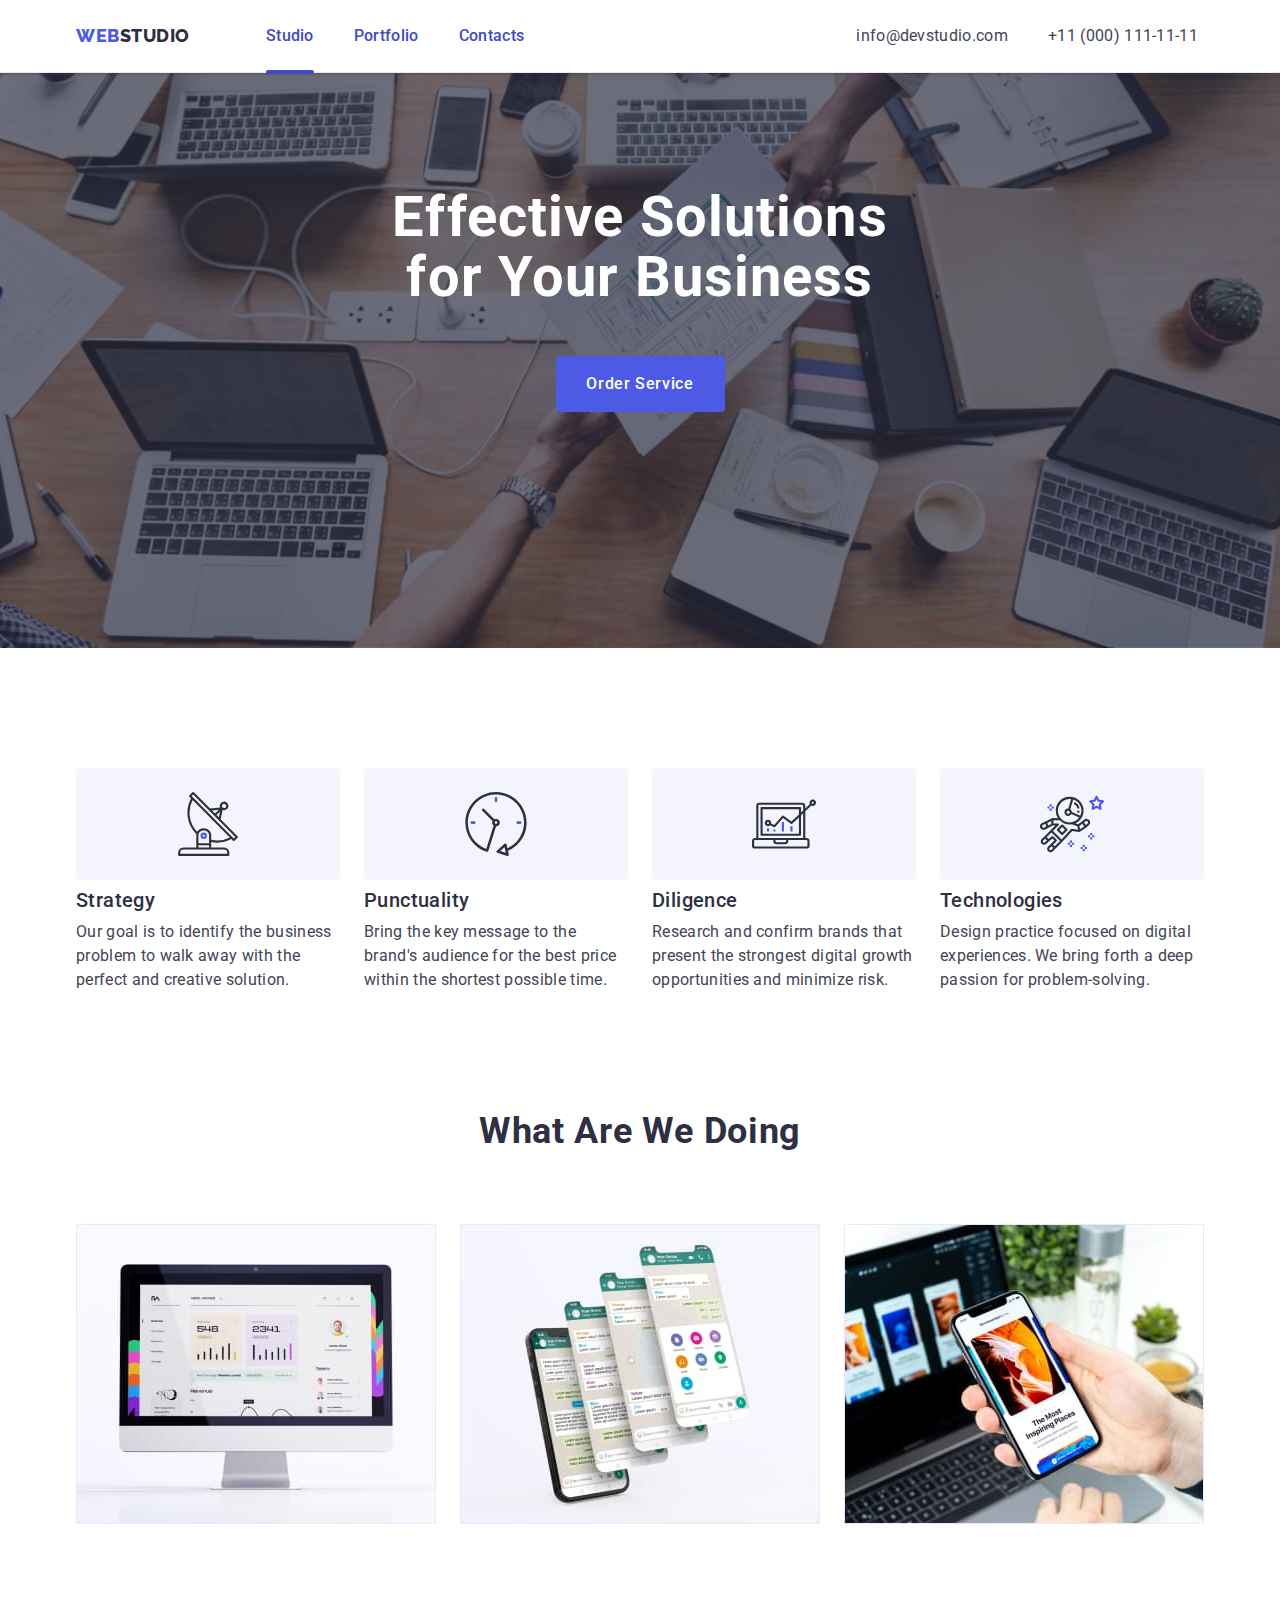
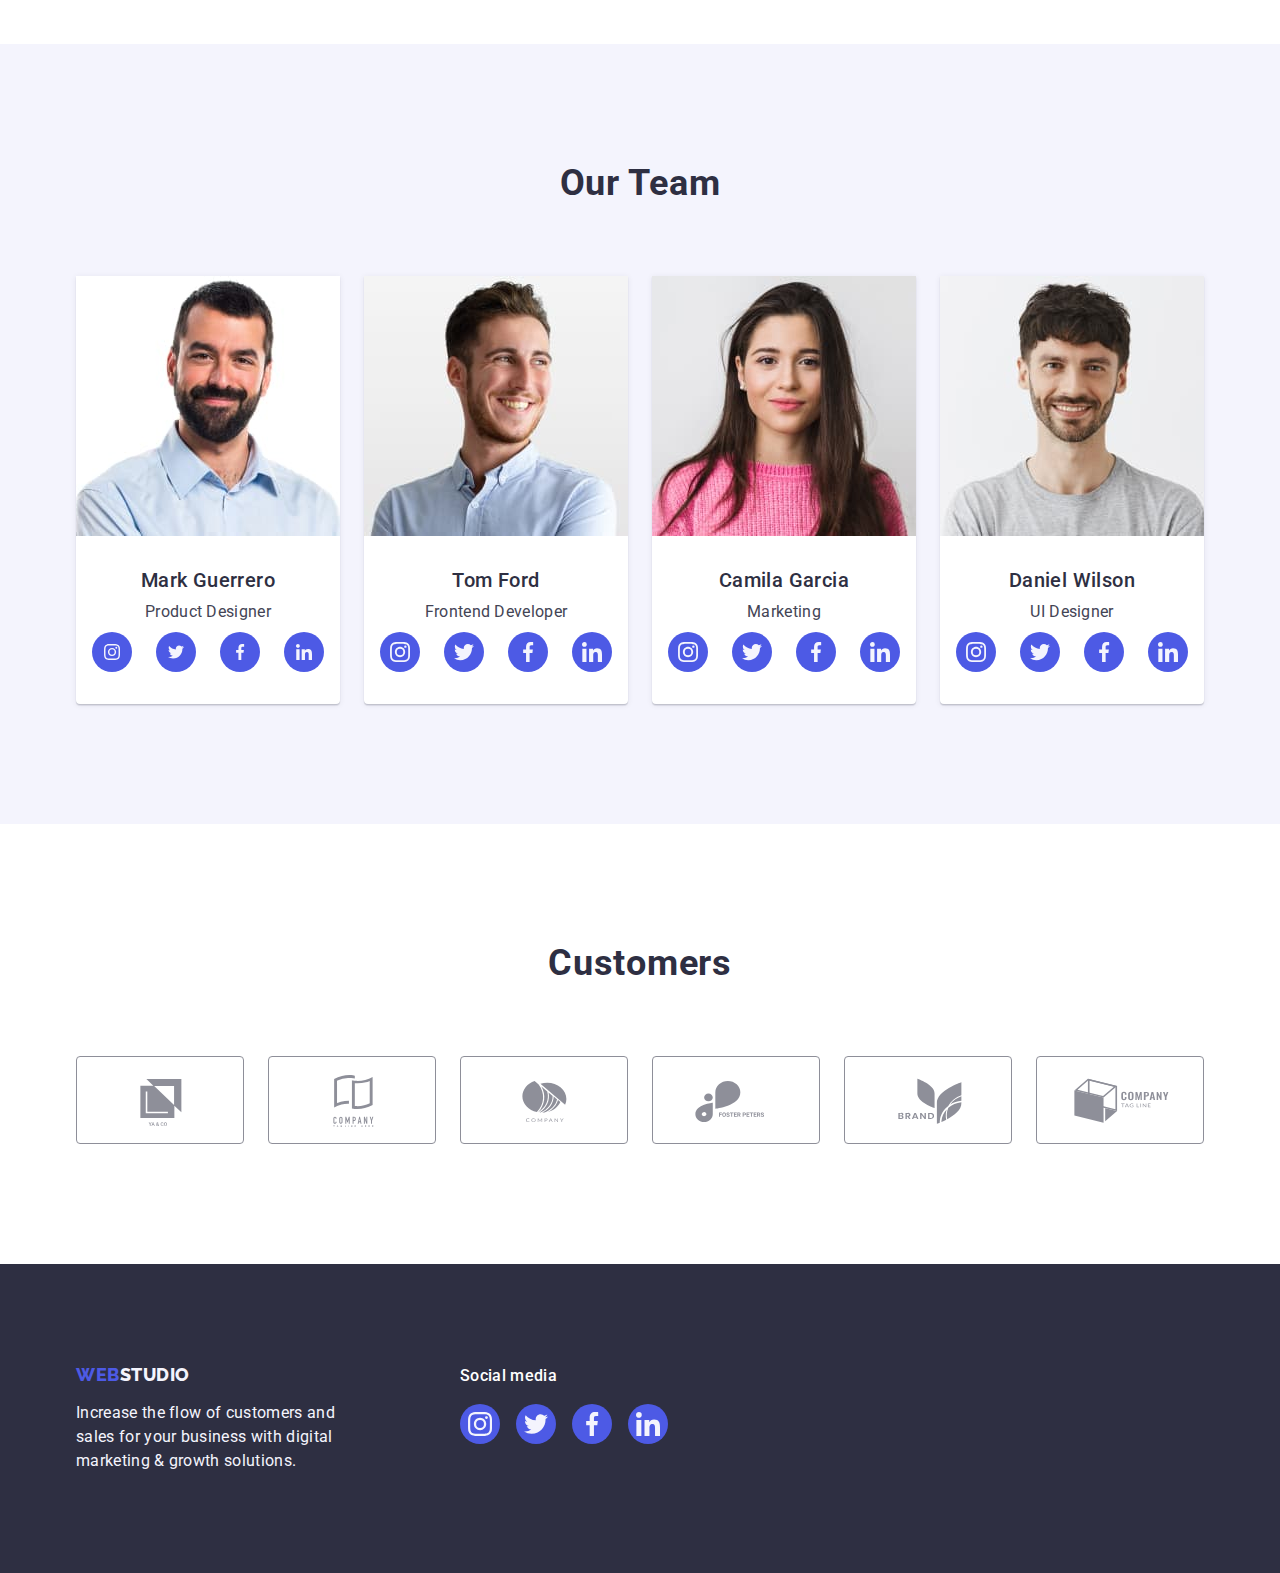
==== commit 5d15e2d6: "finish" ====
--- a/index.html
+++ b/index.html
@@ -413,6 +413,7 @@
       </div> 
      </div>
     </footer>
+     <!--Modal-->
     <div class="backdrop is-hidden" data-modal>
       <div class="modal">
         <button type="button" class="modal-close-btn" data-modal-close>
--- a/css/styles.css
+++ b/css/styles.css
@@ -95,7 +95,7 @@
     font-size: 16px;
     line-height: 1.5;
     letter-spacing: 0.02em;
-    color: var(--services-color);
+    color: var(--title-color);
     padding: 24px 0;
     transition: color var(--transition-duration-and-func);
 }
@@ -105,11 +105,11 @@
   height: 4px;
   position: absolute;
   left: 0;
-  bottom: 0;
+  bottom: -1px;
+  top: 68px;
   display: block;
   background-color: var(--title-color);
   border-radius: 2px;
-  margin-top: 24px;
 }
 .adress-list {
     display: flex;
@@ -364,7 +364,7 @@
     border: 1px solid var(--light-slate-color); 
     border-radius: 4px;
     color: var(--light-slate-color);
-    transition: border var(--transition-duration-and-func), color var(--transition-duration-and-func);
+    transition: border-color var(--transition-duration-and-func), color var(--transition-duration-and-func);
 }
 .customers-icons{
     fill: currentColor;
@@ -482,7 +482,7 @@
     padding: 12px 24px;
     border: 1px solid var(--button-portfolio);
     border-radius: 4px;
-    transition: color var(--transition-duration-and-func), background-color var(--transition-duration-and-func), border var(--transition-duration-and-func), box-shadow var(--transition-duration-and-func);
+    transition: color var(--transition-duration-and-func), background-color var(--transition-duration-and-func), border-color var(--transition-duration-and-func), box-shadow var(--transition-duration-and-func);
 }
 .button-all:hover,
 .button-all:focus {
@@ -546,8 +546,10 @@
     overflow: auto;
     background-color: var(--btn-color);
     font-size: 16px;
+    line-height: 1.5;
+    letter-spacing: 0.02em;
     color: var(--white-filler-color);
-    padding: 40px 32px 164px 32px;
+    padding: 40px 32px;
     transform: translate(0, 100%);
     transition: transform var(--transition-duration-and-func);
 }
@@ -573,8 +575,11 @@
     left: 50%;
     transform: translate(-50%, -50%);
     width: 408px ;
-    height: 584px ;
+    min-height: 584px ;
     background-color: var(--modal-background-color);
+    box-shadow: 0px 1px 1px rgba(0, 0, 0, 0.14), 0px 1px 3px rgba(0, 0, 0, 0.12), 0px 2px 1px rgba(0, 0, 0, 0.2);
+    border-radius: 4px;
+    transition: transform var(--transition-duration-and-func);
 }
 .modal-close-btn{
     position: absolute;
@@ -590,7 +595,7 @@
     border: 1px solid  rgba(0, 0, 0, 0.1);
     padding: 0;
     cursor: pointer;
-    transition: border-color var(--transition-duration-and-func);  
+    transition: border var(--transition-duration-and-func), background-color var(--transition-duration-and-func);  
 }
 .modal-close-btn-icon{
     fill: var(--services-color);
@@ -599,6 +604,7 @@
 .modal-close-btn:hover,
 .modal-close-btn:focus{
     background-color: var(--title-color);
+    border: none;
 }
 .modal-close-btn:hover .modal-close-btn-icon,
 .modal-close-btn:focus .modal-close-btn-icon{
